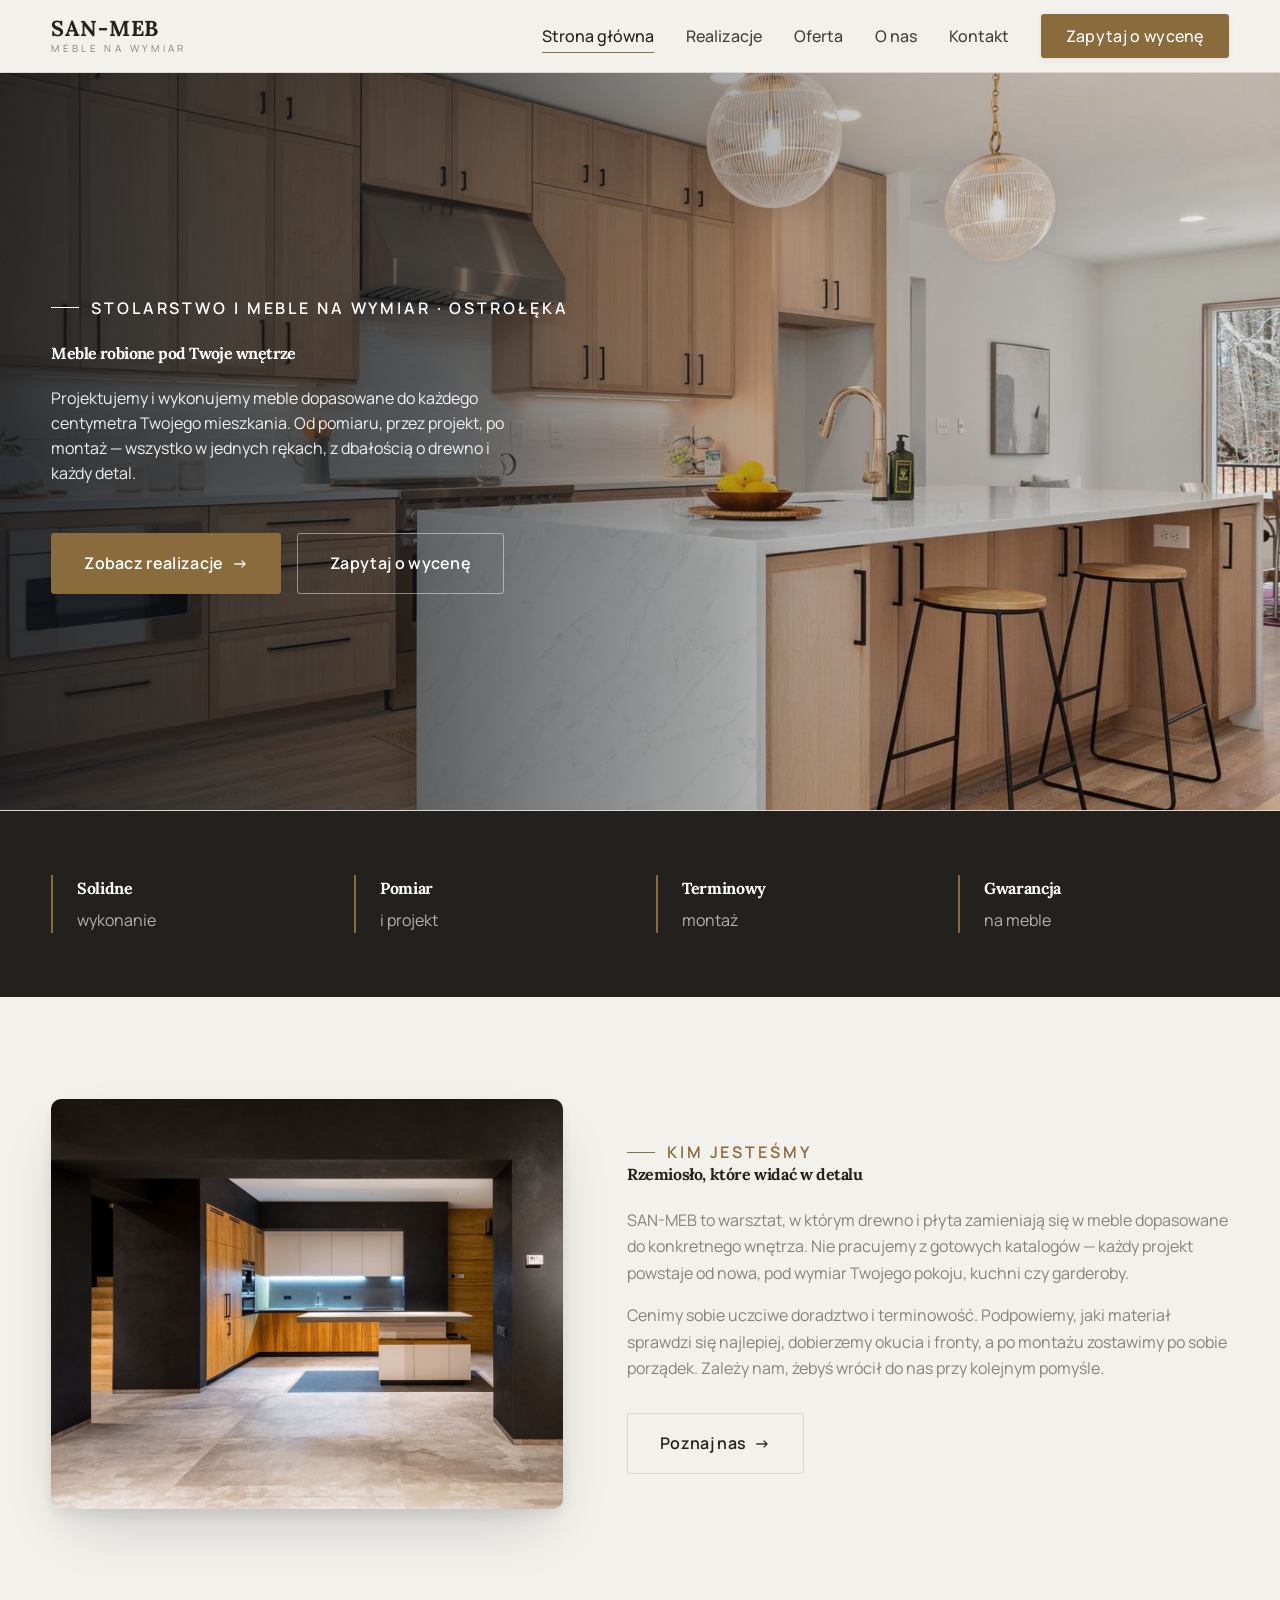
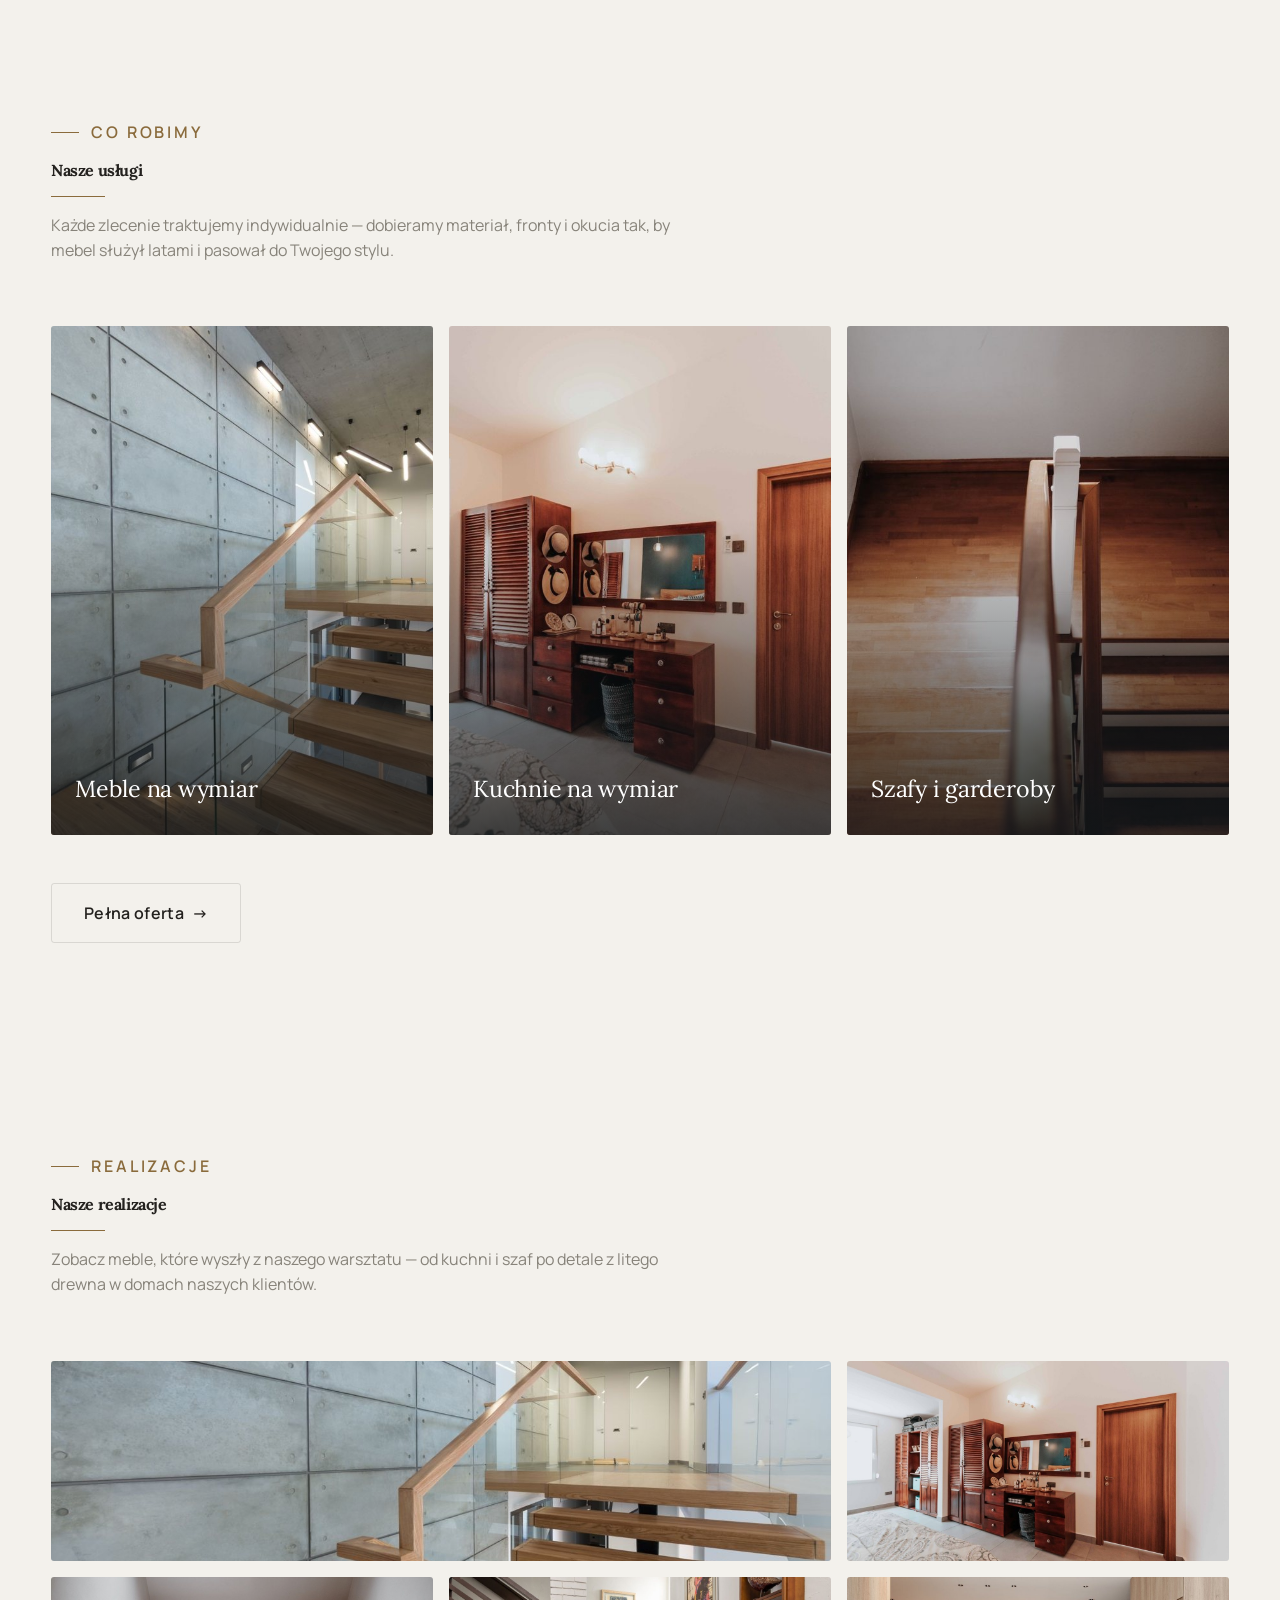
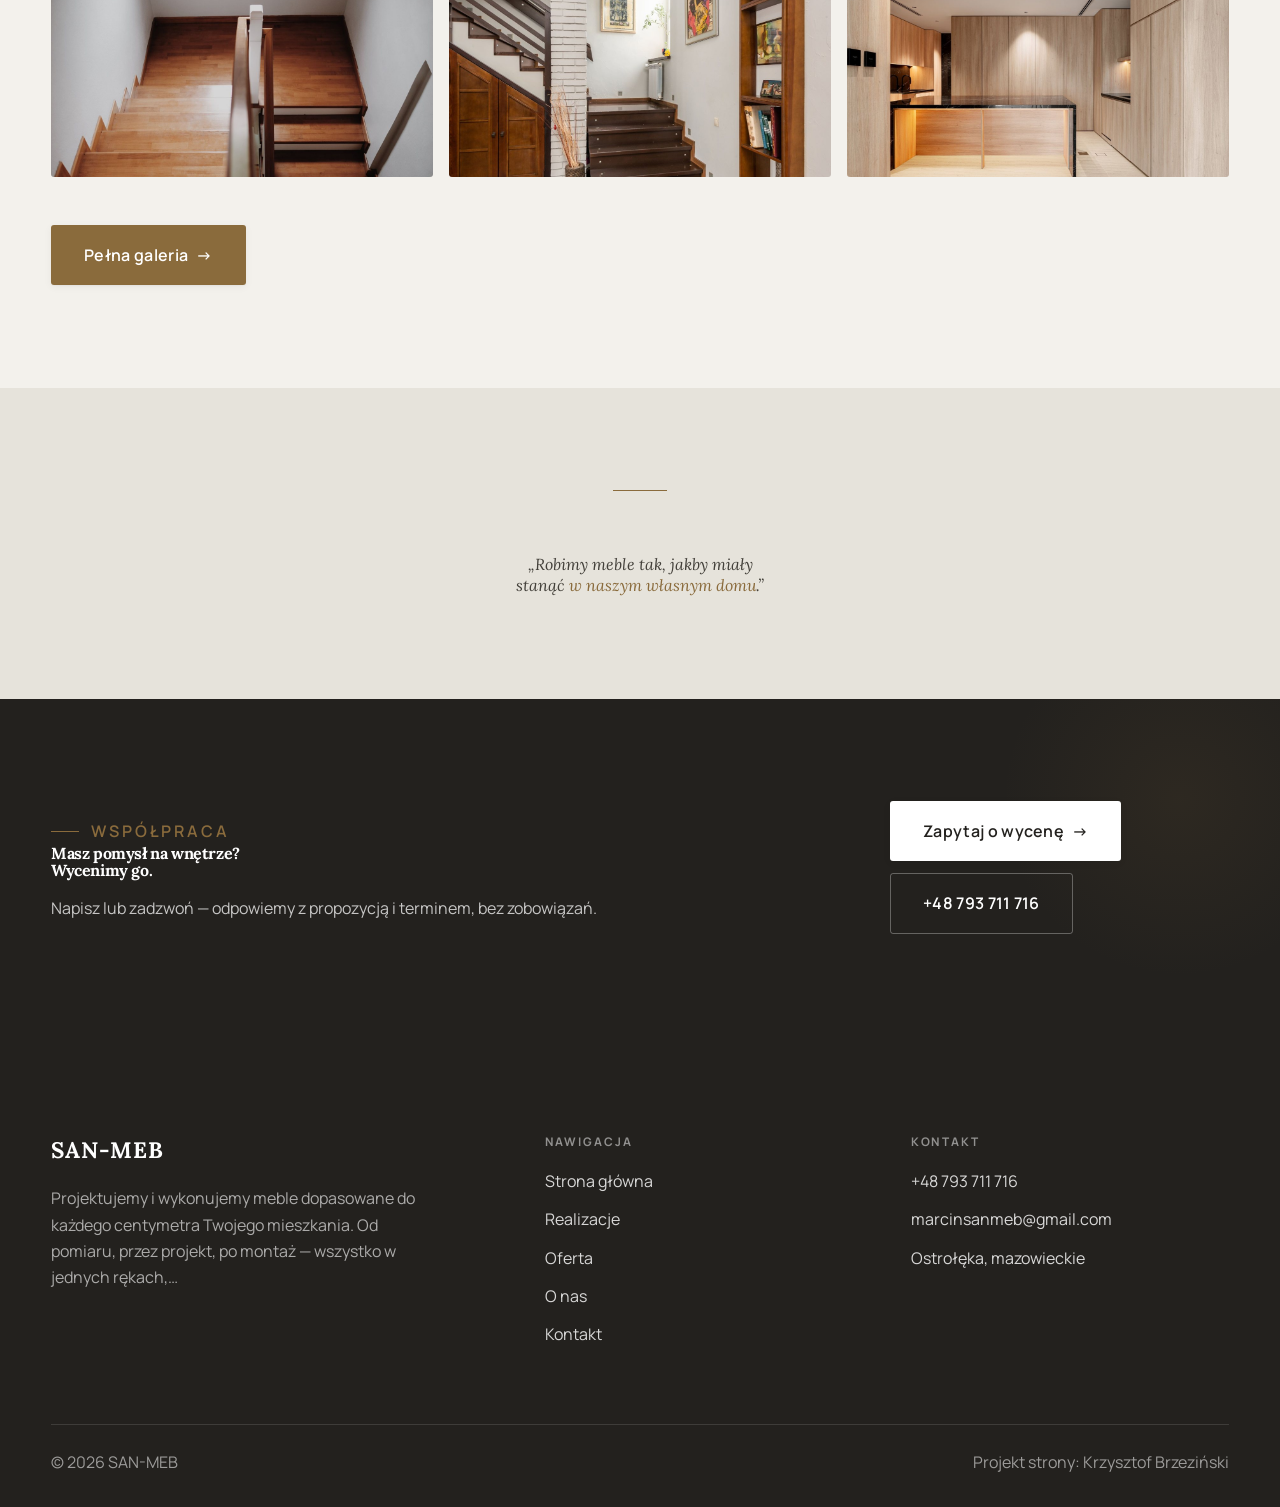
==== index.html @ 85e11d32 "SAN-MEB Meble Na Wymiar — demo wielostronicowe premium (silnik --multi, wood)" ====
<!DOCTYPE html>
<html lang="pl">
<head>
<meta charset="UTF-8">
<meta name="viewport" content="width=device-width, initial-scale=1.0">
<title>SAN-MEB — Meble na wymiar · Ostrołęka</title>
<meta name="description" content="SAN-MEB — meble na wymiar, kuchnie, szafy i zabudowy z drewna. Bezpłatny pomiar, własny projekt i solidny montaż. Zobacz nasze realizacje.">
<link rel="preconnect" href="https://fonts.googleapis.com">
<link rel="preconnect" href="https://fonts.gstatic.com" crossorigin>
<link href="https://fonts.googleapis.com/css2?family=Lora:wght@500;600;700&family=Manrope:wght@400;500;600&display=swap" rel="stylesheet">
<link rel="stylesheet" href="assets/styles.css">
</head>
<body>

<header class="nav">
  <div class="wrap nav-inner">
    <a class="brand" href="index.html"><span class="name">SAN-MEB</span><span class="sub">Meble na wymiar</span></a>
    <nav class="nav-links">
      <a href="index.html" class="active">Strona główna</a>
      <a href="realizacje.html">Realizacje</a>
      <a href="oferta.html">Oferta</a>
      <a href="o-nas.html">O nas</a>
      <a href="kontakt.html">Kontakt</a>
      <a href="kontakt.html" class="btn btn-accent">Zapytaj o wycenę</a>
    </nav>
    <button class="nav-toggle" aria-label="Menu"><span></span><span></span><span></span></button>
  </div>
</header>

<section class="hero-cine">
  <img src="img/hero.jpg" alt="SAN-MEB — Meble robione pod Twoje wnętrze">
  <div class="wrap">
    <div class="hero-copy">
      <span class="eyebrow">Stolarstwo i meble na wymiar · Ostrołęka</span>
      <h1>Meble robione pod Twoje wnętrze</h1>
      <p class="lead">Projektujemy i wykonujemy meble dopasowane do każdego centymetra Twojego mieszkania. Od pomiaru, przez projekt, po montaż — wszystko w jednych rękach, z dbałością o drewno i każdy detal.</p>
      <div class="hero-actions">
        <a href="realizacje.html" class="btn btn-accent">Zobacz realizacje <span class="arr">→</span></a>
        <a href="kontakt.html" class="btn btn-ghost" style="color:#fff;border-color:rgba(255,255,255,.45)">Zapytaj o wycenę</a>
      </div>
    </div>
  </div>
</section>
<section class="strip" style="padding-block:0">
  <div class="wrap">
    <div class="item reveal"><div class="k">Solidne</div><div class="v">wykonanie</div></div>
    <div class="item reveal"><div class="k">Pomiar</div><div class="v">i projekt</div></div>
    <div class="item reveal"><div class="k">Terminowy</div><div class="v">montaż</div></div>
    <div class="item reveal"><div class="k">Gwarancja</div><div class="v">na meble</div></div>
  </div>
</section>
<section>
  <div class="wrap split">
    <div class="split-art reveal"><img src="img/about.jpg" alt="SAN-MEB — realizacja"></div>
    <div class="split-copy reveal">
      <span class="eyebrow">Kim jesteśmy</span>
      <h2>Rzemiosło, które widać w detalu</h2>
      <p class="muted">SAN-MEB to warsztat, w którym drewno i płyta zamieniają się w meble dopasowane do konkretnego wnętrza. Nie pracujemy z gotowych katalogów — każdy projekt powstaje od nowa, pod wymiar Twojego pokoju, kuchni czy garderoby.</p>
      <p class="muted">Cenimy sobie uczciwe doradztwo i terminowość. Podpowiemy, jaki materiał sprawdzi się najlepiej, dobierzemy okucia i fronty, a po montażu zostawimy po sobie porządek. Zależy nam, żebyś wrócił do nas przy kolejnym pomyśle.</p>
      <a href="o-nas.html" class="btn btn-ghost">Poznaj nas <span class="arr">→</span></a>
    </div>
  </div>
</section>
<section>
  <div class="wrap">
    <div class="head reveal">
      <span class="eyebrow">Co robimy</span>
      <h2>Nasze usługi</h2>
      <p>Każde zlecenie traktujemy indywidualnie — dobieramy materiał, fronty i okucia tak, by mebel służył latami i pasował do Twojego stylu.</p>
    </div>
    <div class="gateways">
      <a href="oferta.html" class="gateway reveal"><img src="img/g1.jpg" alt="Meble na wymiar"><span class="g-ttl">Meble na wymiar</span></a>
      <a href="oferta.html" class="gateway reveal"><img src="img/g2.jpg" alt="Kuchnie na wymiar"><span class="g-ttl">Kuchnie na wymiar</span></a>
      <a href="oferta.html" class="gateway reveal"><img src="img/g3.jpg" alt="Szafy i garderoby"><span class="g-ttl">Szafy i garderoby</span></a>
    </div>
    <div style="margin-top:var(--space-7)" class="reveal"><a href="oferta.html" class="btn btn-ghost">Pełna oferta <span class="arr">→</span></a></div>
  </div>
</section>
<section>
  <div class="wrap">
    <div class="head reveal">
      <span class="eyebrow">Realizacje</span>
      <h2>Nasze realizacje</h2>
      <p>Zobacz meble, które wyszły z naszego warsztatu — od kuchni i szaf po detale z litego drewna w domach naszych klientów.</p>
    </div>
    <div class="gallery">
      <div class="tile t-two3 reveal"><img src="img/g1.jpg" alt="Kuchnia na wymiar"><div class="cap">Kuchnia na wymiar</div></div>
      <div class="tile t-third reveal"><img src="img/g2.jpg" alt="Szafa wnękowa"><div class="cap">Szafa wnękowa</div></div>
      <div class="tile t-third reveal"><img src="img/g3.jpg" alt="Zabudowa pod skos"><div class="cap">Zabudowa pod skos</div></div>
      <div class="tile t-third reveal"><img src="img/g4.jpg" alt="Detal drewna"><div class="cap">Detal drewna</div></div>
      <div class="tile t-third reveal"><img src="img/g5.jpg" alt="Schody z drewna"><div class="cap">Schody z drewna</div></div>
    </div>
    <div style="margin-top:var(--space-7)" class="reveal"><a href="realizacje.html" class="btn btn-accent">Pełna galeria <span class="arr">→</span></a></div>
  </div>
</section>
<section class="manifesto">
  <div class="wrap reveal">
    <p>„Robimy meble tak, jakby miały stanąć <span>w naszym własnym domu</span>.”</p>
  </div>
</section>
<section class="cta">
  <div class="wrap">
    <div class="reveal">
      <span class="eyebrow">Współpraca</span>
      <h2>Masz pomysł na wnętrze? Wycenimy go.</h2>
      <p>Napisz lub zadzwoń — odpowiemy z propozycją i terminem, bez zobowiązań.</p>
    </div>
    <div class="cta-actions reveal">
      <a href="kontakt.html" class="btn btn-light">Zapytaj o wycenę <span class="arr">→</span></a>
      <a href="tel:+48793711716" class="btn btn-ghost" style="color:#fff;border-color:rgba(255,255,255,.3)">+48 793 711 716</a>
    </div>
  </div>
</section>

<footer>
  <div class="wrap">
    <div class="foot-grid">
      <div class="foot-brand">
        <div class="name">SAN-MEB</div>
        <p>Projektujemy i wykonujemy meble dopasowane do każdego centymetra Twojego mieszkania. Od pomiaru, przez projekt, po montaż — wszystko w jednych rękach,…</p>
      </div>
      <div class="foot-col">
        <h4>Nawigacja</h4>
        <a href="index.html">Strona główna</a>
        <a href="realizacje.html">Realizacje</a>
        <a href="oferta.html">Oferta</a>
        <a href="o-nas.html">O nas</a>
        <a href="kontakt.html">Kontakt</a>
      </div>
      <div class="foot-col">
        <h4>Kontakt</h4>
        <a href="tel:+48793711716">+48 793 711 716</a>
        <a href="mailto:marcinsanmeb@gmail.com">marcinsanmeb@gmail.com</a>
        <p>Ostrołęka, mazowieckie</p>
      </div>
    </div>
    <div class="foot-bot">
      <span>© 2026 SAN-MEB</span>
      <span>Projekt strony: Krzysztof Brzeziński</span>
    </div>
  </div>
</footer>

<script src="assets/main.js"></script>
</body>
</html>
---- assets/styles.css ----
/* ============================================================
   STOLBASZ — premium, architektoniczny B2B fit-out
   Jasna paleta, zero brązu. System wg premium-web-craft.
   Projekt strony: Krzysztof Brzeziński
   ============================================================ */

:root{
  /* PALETA — jasna, architektoniczna, chłodna */
  --paper:#F3F1EC;          /* główne tło */
  --paper-2:#E6E3DB;        /* sekcje alternatywne (chłodny jasny szary) */
  --paper-3:#E6E3DB;        /* delikatne wypełnienia */
  --ink:#23211E;            /* tekst główny — chłodny grafit */
  --ink-soft:#43403A;       /* nagłówki drugorzędne */
  --muted:#87837A;          /* tekst poboczny */
  --line:rgba(35,33,30,.12);/* hairline */
  --accent:#8A6B3C;         /* stonowany petrol-slate — jedyny akcent */
  --accent-d:#6E5430;
  --accent-soft:rgba(138,107,60,.10);
  --dark:#23211E;           /* sekcje ciemne (stopka/CTA) */

  /* ODSTĘPY — skala 4/8 */
  --space-1:4px; --space-2:8px; --space-3:12px; --space-4:16px; --space-5:24px;
  --space-6:32px; --space-7:48px; --space-8:64px; --space-9:96px; --space-10:128px;

  /* TYPOGRAFIA — fluid clamp() */
  --text-sm:clamp(.82rem,.8rem+.1vw,.9rem);
  --text-base:clamp(1rem,.97rem+.15vw,1.1rem);
  --text-lg:clamp(1.12rem,1.05rem+.3vw,1.3rem);
  --text-h3:clamp(1.2rem,1.1rem+.5vw,1.5rem);
  --text-h2:clamp(1.9rem,1.5rem+1.9vw,2.8rem);
  --text-h1:clamp(2.6rem,1.9rem+3.6vw,4.6rem);

  /* PROMIENIE — architektoniczne, raczej ostre */
  --r-sm:3px; --r-md:6px; --r-lg:10px;

  /* RUCH */
  --ease:cubic-bezier(.25,.46,.45,.94); --dur:.24s;

  /* CIENIE — miękkie, warstwowe */
  --sh-sm:0 1px 2px rgba(16,24,32,.04), 0 2px 8px rgba(16,24,32,.05);
  --sh-md:0 2px 6px rgba(16,24,32,.05), 0 12px 28px -8px rgba(16,24,32,.12);
  --sh-lg:0 6px 14px rgba(16,24,32,.07), 0 26px 56px -18px rgba(16,24,32,.22);

  --hairline:1px solid var(--line);

  --font-display:'Lora',serif;
  --font-body:'Manrope',sans-serif;
}

*{box-sizing:border-box;margin:0;padding:0}
html{scroll-behavior:smooth}
body{
  font-family:var(--font-body);
  font-size:var(--text-base);
  line-height:1.65;
  color:var(--ink);
  background:var(--paper);
  -webkit-font-smoothing:antialiased;
  text-rendering:optimizeLegibility;
}
img{max-width:100%;display:block}
a{color:inherit;text-decoration:none}

.wrap{width:min(92%,1180px);margin-inline:auto}
section{padding-block:clamp(52px,6.5vw,96px)}

h1,h2,h3{font-family:var(--font-display);font-weight:700;line-height:1.08;letter-spacing:-.02em;color:var(--ink)}
h1{font-size:var(--text-h1);letter-spacing:-.035em}
h2{font-size:var(--text-h2);letter-spacing:-.025em}
h3{font-size:var(--text-h3)}
p{max-width:65ch}

.eyebrow{
  font-family:var(--font-body);
  font-size:var(--text-sm);
  font-weight:600;
  letter-spacing:.18em;
  text-transform:uppercase;
  color:var(--accent);
  display:inline-flex;align-items:center;gap:var(--space-3);
}
.eyebrow::before{content:"";width:28px;height:1px;background:var(--accent);display:inline-block}

.muted{color:var(--muted)}
.lead{font-size:var(--text-lg);line-height:1.55;color:var(--ink-soft);max-width:50ch}

/* ---------- BUTTONS ---------- */
.btn{
  display:inline-flex;align-items:center;gap:var(--space-2);
  font-weight:600;font-size:var(--text-sm);letter-spacing:.02em;
  padding:var(--space-4) var(--space-6);
  border-radius:var(--r-sm);
  transition:transform var(--dur) var(--ease),box-shadow var(--dur) var(--ease),background var(--dur) var(--ease);
  cursor:pointer;border:1px solid transparent;
}
.btn-accent{background:var(--accent);color:#fff;box-shadow:var(--sh-sm)}
.btn-accent:hover{background:var(--accent-d);transform:translateY(-2px);box-shadow:var(--sh-md)}
.btn-accent:active{transform:translateY(0);box-shadow:var(--sh-sm)}
.btn-ghost{background:transparent;color:var(--ink);border-color:var(--line)}
.btn-ghost:hover{border-color:var(--accent);color:var(--accent);transform:translateY(-2px)}
.btn-light{background:#fff;color:var(--ink);box-shadow:var(--sh-sm)}
.btn-light:hover{transform:translateY(-2px);box-shadow:var(--sh-md)}
.btn .arr{transition:transform var(--dur) var(--ease)}
.btn:hover .arr{transform:translateX(4px)}

/* ---------- NAV ---------- */
.nav{
  position:sticky;top:0;z-index:50;
  background:color-mix(in srgb,var(--paper) 88%,transparent);
  backdrop-filter:saturate(140%) blur(10px);
  border-bottom:var(--hairline);
}
.nav-inner{display:flex;align-items:center;justify-content:space-between;height:72px}
.brand{display:flex;flex-direction:column;line-height:1}
.brand .name{font-family:var(--font-display);font-weight:800;font-size:1.35rem;letter-spacing:.04em}
.brand .sub{font-size:.62rem;letter-spacing:.34em;text-transform:uppercase;color:var(--muted);margin-top:5px}
.nav-links{display:flex;align-items:center;gap:var(--space-6)}
.nav-links a{font-size:var(--text-sm);font-weight:500;color:var(--ink-soft);position:relative;padding-block:4px;transition:color var(--dur) var(--ease)}
.nav-links a::after{content:"";position:absolute;left:0;bottom:0;width:0;height:1.5px;background:var(--accent);transition:width var(--dur) var(--ease)}
.nav-links a:hover,.nav-links a.active{color:var(--ink)}
.nav-links a:hover::after,.nav-links a.active::after{width:100%}
.nav-links .btn{padding:var(--space-2) var(--space-5)}
/* przyciski w nav: właściwy kolor (przebij .nav-links a) + bez podkreślenia */
.nav-links a.btn-accent{color:#fff}
.nav-links a.btn-ghost,.nav-links a.btn-light{color:var(--ink)}
.nav-links a.btn::after{display:none}
.nav-toggle{display:none;background:none;border:none;cursor:pointer;flex-direction:column;gap:5px;padding:8px}
.nav-toggle span{width:24px;height:2px;background:var(--ink);transition:var(--dur)}

/* ---------- HERO (split) ---------- */
.hero{position:relative;overflow:hidden;border-bottom:var(--hairline)}
.hero-grid{display:grid;grid-template-columns:1.05fr .95fr;gap:clamp(24px,4vw,60px);align-items:center;
  padding-block:clamp(36px,4.5vw,64px)}
.hero-copy .eyebrow{margin-bottom:var(--space-5)}
.hero-copy h1{margin-bottom:var(--space-5)}
.hero-copy .lead{margin-bottom:var(--space-7)}
.hero-actions{display:flex;flex-wrap:wrap;gap:var(--space-4)}
.hero-art{position:relative;aspect-ratio:4/3;border-radius:var(--r-lg);overflow:hidden;box-shadow:var(--sh-lg)}
.hero-art img{width:100%;height:100%;object-fit:cover}
.hero-art::after{content:"";position:absolute;inset:0;background:linear-gradient(180deg,transparent 55%,rgba(18,24,28,.28))}
.hero-badge{position:absolute;left:var(--space-5);bottom:var(--space-5);z-index:2;
  background:rgba(252,252,251,.94);backdrop-filter:blur(4px);
  border-radius:var(--r-md);padding:var(--space-4) var(--space-5);box-shadow:var(--sh-md);max-width:78%}
.hero-badge strong{display:block;font-family:var(--font-display);font-size:1rem;letter-spacing:-.01em}
.hero-badge span{font-size:var(--text-sm);color:var(--muted)}

/* ---------- HERO duży / kinowy (strona główna) ---------- */
.hero-cine{position:relative;min-height:clamp(560px,82vh,840px);display:flex;align-items:center;overflow:hidden;border-bottom:var(--hairline)}
.hero-cine>img{position:absolute;inset:0;width:100%;height:100%;object-fit:cover;z-index:0}
.hero-cine::after{content:"";position:absolute;inset:0;z-index:1;
  background:linear-gradient(95deg,rgba(13,18,23,.86) 0%,rgba(13,18,23,.64) 32%,rgba(13,18,23,.24) 62%,rgba(13,18,23,.04) 100%)}
.hero-cine .wrap{position:relative;z-index:2;padding-block:var(--space-8)}
.hero-cine .hero-copy{max-width:660px}
.hero-cine .eyebrow{color:#fff;margin-bottom:var(--space-5)}
.hero-cine .eyebrow::before{background:#fff}
.hero-cine h1{color:#fff;margin-bottom:var(--space-5);font-size:clamp(2.9rem,2rem+4.4vw,5.2rem)}
.hero-cine .lead{color:rgba(255,255,255,.92);max-width:48ch;margin-bottom:var(--space-7)}
.hero-cine .hero-actions{display:flex;flex-wrap:wrap;gap:var(--space-4)}
@media(max-width:680px){
  .hero-cine{min-height:clamp(520px,76vh,640px);align-items:flex-end}
  .hero-cine::after{background:linear-gradient(0deg,rgba(13,18,23,.9) 6%,rgba(13,18,23,.45) 55%,rgba(13,18,23,.25) 100%)}
  .hero-cine .wrap{padding-bottom:var(--space-9)}
}

/* full-bleed hero variant (podstrony) */
.pagehead{position:relative;min-height:46vh;display:flex;align-items:flex-end;overflow:hidden;border-bottom:var(--hairline)}
.pagehead img{position:absolute;inset:0;width:100%;height:100%;object-fit:cover}
.pagehead::after{content:"";position:absolute;inset:0;background:linear-gradient(180deg,rgba(18,24,28,.25),rgba(18,24,28,.62))}
.pagehead .wrap{position:relative;z-index:2;padding-block:var(--space-9);color:#fff}
.pagehead h1{color:#fff;max-width:18ch}
.pagehead .eyebrow{color:#fff}
.pagehead .eyebrow::before{background:#fff}
.pagehead p{color:rgba(255,255,255,.86);margin-top:var(--space-4);max-width:54ch}

/* ---------- STRIP (pasek skrótów / liczby) ---------- */
.strip{background:var(--dark);color:#fff}
.strip .wrap{display:grid;grid-template-columns:repeat(4,1fr);gap:var(--space-6);padding-block:var(--space-8)}
.strip .item .k{font-family:var(--font-display);font-size:clamp(1.6rem,1.2rem+1.4vw,2.4rem);font-weight:800;letter-spacing:-.02em;color:#fff}
.strip .item .v{font-size:var(--text-sm);color:rgba(255,255,255,.66);margin-top:var(--space-2);line-height:1.45}
.strip .item{border-left:2px solid var(--accent);padding-left:var(--space-5)}

/* ---------- SECTION HEAD ---------- */
.head{max-width:48rem;margin-bottom:var(--space-8)}
.head.center{margin-inline:auto;text-align:center}
.head .eyebrow{margin-bottom:var(--space-4)}
.head h2{margin-bottom:var(--space-4)}
.head p{color:var(--muted);font-size:var(--text-lg);line-height:1.55}
.head.center p{margin-inline:auto}

/* ---------- INTRO SPLIT ---------- */
.split{display:grid;grid-template-columns:.92fr 1.08fr;gap:clamp(28px,5vw,80px);align-items:center}
.split.rev{grid-template-columns:1.08fr .92fr}
.split.rev .split-art{order:-1}
.split-art{position:relative;aspect-ratio:5/4;border-radius:var(--r-lg);overflow:hidden;box-shadow:var(--sh-lg)}
.split-art img{width:100%;height:100%;object-fit:cover}
.split-copy h2{margin-bottom:var(--space-5)}
.split-copy p+p{margin-top:var(--space-4)}
.split-copy .btn{margin-top:var(--space-6)}

/* ---------- SERVICES (zakres) ---------- */
.svc-grid{display:grid;grid-template-columns:repeat(auto-fit,minmax(280px,1fr));gap:var(--space-5)}
.svc{background:#fff;border:var(--hairline);border-radius:var(--r-md);padding:var(--space-7) var(--space-6);
  transition:transform var(--dur) var(--ease),box-shadow var(--dur) var(--ease),border-color var(--dur) var(--ease);
  position:relative;overflow:hidden}
.svc::before{content:"";position:absolute;left:0;top:0;width:3px;height:0;background:var(--accent);transition:height var(--dur) var(--ease)}
.svc:hover{transform:translateY(-4px);box-shadow:var(--sh-md);border-color:transparent}
.svc:hover::before{height:100%}
.svc .ic{font-family:var(--font-display);font-size:.8rem;font-weight:700;letter-spacing:.12em;color:var(--accent);margin-bottom:var(--space-4)}
.svc h3{margin-bottom:var(--space-3);font-size:1.22rem}
.svc p{color:var(--muted);font-size:var(--text-base);line-height:1.6}

/* big detailed service rows */
.svc-row{display:grid;grid-template-columns:.8fr 1.2fr;gap:clamp(20px,4vw,60px);align-items:center;padding-block:var(--space-8)}
.svc-row+.svc-row{border-top:var(--hairline)}
.svc-row.rev{grid-template-columns:1.2fr .8fr}
.svc-row.rev .svc-row-art{order:-1}
.svc-row-art{aspect-ratio:4/3;border-radius:var(--r-md);overflow:hidden;box-shadow:var(--sh-md)}
.svc-row-art img{width:100%;height:100%;object-fit:cover}
.svc-row h3{font-size:1.5rem;margin-bottom:var(--space-4)}
.svc-row .num{font-family:var(--font-display);font-size:.85rem;font-weight:700;letter-spacing:.14em;color:var(--accent);display:block;margin-bottom:var(--space-3)}
.svc-row ul{list-style:none;margin-top:var(--space-4);display:flex;flex-direction:column;gap:var(--space-2)}
.svc-row li{position:relative;padding-left:var(--space-5);color:var(--muted);font-size:var(--text-base)}
.svc-row li::before{content:"";position:absolute;left:0;top:.62em;width:8px;height:1px;background:var(--accent)}

/* ---------- GALLERY (realizacje) ---------- */
.gallery{display:grid;grid-template-columns:repeat(12,1fr);gap:var(--space-4);grid-auto-rows:200px}
.tile{position:relative;overflow:hidden;border-radius:var(--r-md);box-shadow:var(--sh-sm);
  transition:transform var(--dur) var(--ease),box-shadow var(--dur) var(--ease)}
.tile img{width:100%;height:100%;object-fit:cover;transition:transform .6s var(--ease)}
.tile:hover{box-shadow:var(--sh-md)}
.tile:hover img{transform:scale(1.05)}
.tile .cap{position:absolute;left:0;right:0;bottom:0;padding:var(--space-5) var(--space-4) var(--space-4);
  background:linear-gradient(transparent,rgba(18,24,28,.78));color:#fff;
  font-size:var(--text-sm);font-weight:600;letter-spacing:.01em;
  opacity:0;transform:translateY(8px);transition:var(--dur) var(--ease)}
.tile:hover .cap{opacity:1;transform:translateY(0)}
.tile .cap small{display:block;font-weight:400;opacity:.78;letter-spacing:.04em;text-transform:uppercase;font-size:.66rem;margin-top:3px}
/* bento spans */
.t-wide{grid-column:span 6}
.t-tall{grid-column:span 6;grid-row:span 2}
.t-std{grid-column:span 6}
.t-third{grid-column:span 4}
.t-two3{grid-column:span 8}

/* ---------- TRUST / WIARYGODNOŚĆ ---------- */
.trust{background:var(--paper-2)}
.trust-grid{display:grid;grid-template-columns:repeat(auto-fit,minmax(240px,1fr));gap:var(--space-5);margin-top:var(--space-7)}
.trust-card{background:#fff;border-radius:var(--r-md);padding:var(--space-7) var(--space-6);box-shadow:var(--sh-sm);border-top:3px solid var(--accent)}
.trust-card .big{font-family:var(--font-display);font-size:clamp(1.8rem,1.3rem+1.6vw,2.6rem);font-weight:800;letter-spacing:-.02em;color:var(--ink);line-height:1}
.trust-card h3{font-size:1.12rem;margin:var(--space-3) 0 var(--space-2)}
.trust-card p{color:var(--muted);font-size:var(--text-base);line-height:1.55}

/* ---------- CTA band ---------- */
.cta{background:var(--dark);color:#fff;position:relative;overflow:hidden}
.cta .wrap{display:grid;grid-template-columns:1.4fr .6fr;gap:var(--space-7);align-items:center;position:relative;z-index:2}
.cta h2{color:#fff;max-width:20ch}
.cta p{color:rgba(255,255,255,.74);margin-top:var(--space-4)}
.cta-actions{display:flex;flex-direction:column;gap:var(--space-3);align-items:flex-start}
.cta::before{content:"";position:absolute;right:-80px;top:-80px;width:360px;height:360px;border-radius:50%;
  background:radial-gradient(circle,var(--accent-soft),transparent 70%)}

/* ---------- CONTACT ---------- */
.contact-grid{display:grid;grid-template-columns:.85fr 1.15fr;gap:clamp(28px,4vw,56px);align-items:start}
.info-list{display:flex;flex-direction:column;gap:var(--space-2)}
.info-row{display:flex;gap:var(--space-4);align-items:flex-start;padding-block:var(--space-4);border-bottom:var(--hairline)}
.info-row .ic{flex:none;width:42px;height:42px;display:grid;place-items:center;border-radius:50%;
  background:var(--accent-soft);color:var(--accent);font-size:1.05rem}
.info-row .lbl{font-size:.72rem;letter-spacing:.14em;text-transform:uppercase;color:var(--muted)}
.info-row .val{font-weight:600;font-size:var(--text-base);margin-top:2px}
.info-row a.val:hover{color:var(--accent)}
.map{border:none;border-radius:var(--r-lg);box-shadow:var(--sh-md);width:100%;height:100%;min-height:380px;filter:grayscale(.2) contrast(1.02)}
.form{background:#fff;border:var(--hairline);border-radius:var(--r-lg);padding:clamp(24px,3vw,40px);box-shadow:var(--sh-sm)}
.form .fld{margin-bottom:var(--space-5)}
.form label{display:block;font-size:var(--text-sm);font-weight:600;margin-bottom:var(--space-2)}
.form input,.form textarea{width:100%;font-family:inherit;font-size:var(--text-base);color:var(--ink);
  padding:var(--space-4);border:var(--hairline);border-radius:var(--r-sm);background:var(--paper);transition:border-color var(--dur)}
.form input:focus,.form textarea:focus{outline:none;border-color:var(--accent);background:#fff}
.form textarea{resize:vertical;min-height:120px}
.form .note{font-size:var(--text-sm);color:var(--muted);margin-top:var(--space-3)}

/* ---------- FOOTER ---------- */
footer{background:var(--dark);color:#fff;padding-block:var(--space-9) var(--space-6)}
.foot-grid{display:grid;grid-template-columns:1.4fr 1fr 1fr;gap:var(--space-7);margin-bottom:var(--space-8)}
.foot-brand .name{font-family:var(--font-display);font-weight:800;font-size:1.4rem;letter-spacing:.04em}
.foot-brand p{color:rgba(255,255,255,.62);margin-top:var(--space-4);font-size:var(--text-base);max-width:38ch}
.foot-col h4{font-size:.74rem;letter-spacing:.16em;text-transform:uppercase;color:rgba(255,255,255,.5);margin-bottom:var(--space-4)}
.foot-col a,.foot-col p{display:block;color:rgba(255,255,255,.82);font-size:var(--text-base);margin-bottom:var(--space-3)}
.foot-col a:hover{color:#fff}
.foot-bot{border-top:1px solid rgba(255,255,255,.12);padding-top:var(--space-5);display:flex;justify-content:space-between;flex-wrap:wrap;gap:var(--space-3);
  font-size:var(--text-sm);color:rgba(255,255,255,.55)}
.foot-bot a:hover{color:#fff}

/* ---------- REVEAL ---------- */
.reveal{opacity:0;transform:translateY(22px);transition:opacity .6s var(--ease),transform .6s var(--ease)}
.reveal.in{opacity:1;transform:none}

/* ---------- RESPONSIVE ---------- */
@media(max-width:920px){
  .hero-grid,.split,.split.rev,.svc-row,.svc-row.rev,.cta .wrap,.contact-grid,.foot-grid{grid-template-columns:1fr}
  .split.rev .split-art,.svc-row.rev .svc-row-art{order:0}
  .hero-art{aspect-ratio:16/10;max-height:420px}
  .strip .wrap{grid-template-columns:repeat(2,1fr);gap:var(--space-7)}
  .gallery{grid-auto-rows:180px}
  .t-wide,.t-tall,.t-std,.t-third,.t-two3{grid-column:span 6}
  .t-tall{grid-row:span 1}
  .cta-actions{flex-direction:row;flex-wrap:wrap}
  .foot-grid{gap:var(--space-6)}
}
@media(max-width:680px){
  .nav-links{position:fixed;inset:72px 0 auto 0;background:var(--paper);flex-direction:column;align-items:stretch;
    gap:0;padding:var(--space-4) 6%;border-bottom:var(--hairline);box-shadow:var(--sh-md);
    transform:translateY(-120%);transition:transform var(--dur) var(--ease)}
  .nav-links.open{transform:translateY(0)}
  .nav-links a{padding-block:var(--space-4);border-bottom:var(--hairline)}
  .nav-links .btn{margin-top:var(--space-3);justify-content:center}
  .nav-toggle{display:flex}
  .strip .wrap{grid-template-columns:1fr}
  .gallery{grid-template-columns:repeat(6,1fr)}
  .foot-grid{grid-template-columns:1fr}
}
@media(prefers-reduced-motion:reduce){
  *{animation-duration:.01ms!important;transition:none!important}
  .reveal{opacity:1!important;transform:none!important}
  html{scroll-behavior:auto}
}

/* ============================================================
   PREMIUM LAYER — destylat deep-researchu branż (anty-AI, spokój).
   Zmienne STOLBASZ (--accent/--ink/--paper/--line/--dark). Ruch ledwo
   zauważalny, krzywa cubic-bezier(.16,.84,.44,1); prefers-reduced-motion
   pokryte blanketem wyżej. Karty hairline zamiast cieni = #1 sygnał „nie-AI".
   ============================================================ */

/* więcej oddechu między sekcjami (liderzy: 110-130px) */
section{padding-block:clamp(64px,8vw,128px)}

/* 1) Aksamitny reveal — dłuższa, miękka krzywa zamiast „skoku" */
.reveal{transition:opacity .9s cubic-bezier(.16,.84,.44,1),transform .9s cubic-bezier(.16,.84,.44,1);will-change:opacity,transform}
/* stagger TYLKO w galerii (tam pozycja = porządek dzieci) */
.gallery .reveal:nth-child(2){transition-delay:.07s}
.gallery .reveal:nth-child(3){transition-delay:.14s}
.gallery .reveal:nth-child(4){transition-delay:.21s}
.gallery .reveal:nth-child(5){transition-delay:.28s}
.gallery .reveal:nth-child(6){transition-delay:.35s}

/* 2) Hero — powolny „oddech kadru" (Ken Burns), tylko desktop (bateria) */
@keyframes heroBreath{from{transform:scale(1.06)}to{transform:scale(1.12) translateY(-1.2%)}}
@media(min-width:900px){
  .hero-cine>img{transform:scale(1.06);animation:heroBreath 24s ease-in-out infinite alternate}
}

/* 3) Akcentowy hairline pod nagłówkiem sekcji, który „rysuje się" przy wejściu */
.head h2{position:relative;padding-bottom:18px}
.head h2::after{content:"";position:absolute;left:0;bottom:0;height:1px;width:0;background:var(--accent);transition:width 1s cubic-bezier(.16,.84,.44,1) .15s}
.head.center h2::after{left:50%;transform:translateX(-50%)}
.head.reveal.in h2::after,.head.center.reveal.in h2::after{width:54px}

/* 4) Karty HAIRLINE zamiast cieni/zaokrągleń (najmocniejszy anty-AI detal) */
.svc{background:transparent;border:1px solid var(--line);border-radius:var(--r-sm);box-shadow:none}
.svc:hover{box-shadow:none;border-color:var(--accent);transform:translateY(-3px)}
.trust-card{background:transparent;box-shadow:none;border:1px solid var(--line);border-top:2px solid var(--accent);border-radius:var(--r-sm)}
.tile{box-shadow:none;border-radius:var(--r-sm)}
.tile:hover{box-shadow:none}

/* 5) Sticky-nav kondensuje się po przewinięciu (sygnał dopracowania) */
.nav{transition:box-shadow .4s ease,background .4s ease}
.nav.is-stuck{box-shadow:0 1px 0 var(--line),0 14px 30px -24px rgba(0,0,0,.45)}
.nav-inner{transition:height .35s var(--ease)}
.nav.is-stuck .nav-inner{height:60px}

/* 6) MANIFESTO — pełnoekranowy cytat-bohater (zastępuje generyczne „Dlaczego my") */
.manifesto{background:var(--paper-2);text-align:center}
.manifesto .wrap{max-width:60rem}
.manifesto p{font-family:var(--font-display);font-style:italic;font-size:clamp(1.6rem,1rem+2.4vw,2.8rem);line-height:1.32;color:var(--ink-soft);margin-inline:auto;max-width:26ch;position:relative;padding-top:var(--space-8)}
.manifesto p::before{content:"";position:absolute;top:0;left:50%;transform:translateX(-50%);width:54px;height:1px;background:var(--accent)}
.manifesto p span{color:var(--accent);font-style:italic}

/* 7) GATEWAYS — 3 duże bramy-zdjęcia (zamiast paska menu usług) */
.gateways{display:grid;grid-template-columns:repeat(3,1fr);gap:var(--space-4)}
.gateway{position:relative;aspect-ratio:3/4;overflow:hidden;border-radius:var(--r-sm);display:block}
.gateway img{width:100%;height:100%;object-fit:cover;transition:transform .8s var(--ease),filter .5s var(--ease)}
.gateway::after{content:"";position:absolute;inset:0;background:linear-gradient(180deg,transparent 38%,rgba(18,24,28,.74))}
.gateway:hover img{transform:scale(1.05);filter:brightness(1.05)}
.gateway .g-ttl{position:absolute;left:0;right:0;bottom:0;z-index:2;padding:var(--space-6) var(--space-5);color:#fff;font-family:var(--font-display);font-size:1.45rem;letter-spacing:-.01em;line-height:1.15}
.gateway .g-ttl small{display:block;font-family:var(--font-body);font-size:var(--text-sm);font-weight:400;opacity:.82;letter-spacing:.03em;margin-top:5px}
@media(max-width:760px){.gateways{grid-template-columns:1fr}.gateway{aspect-ratio:16/10}}
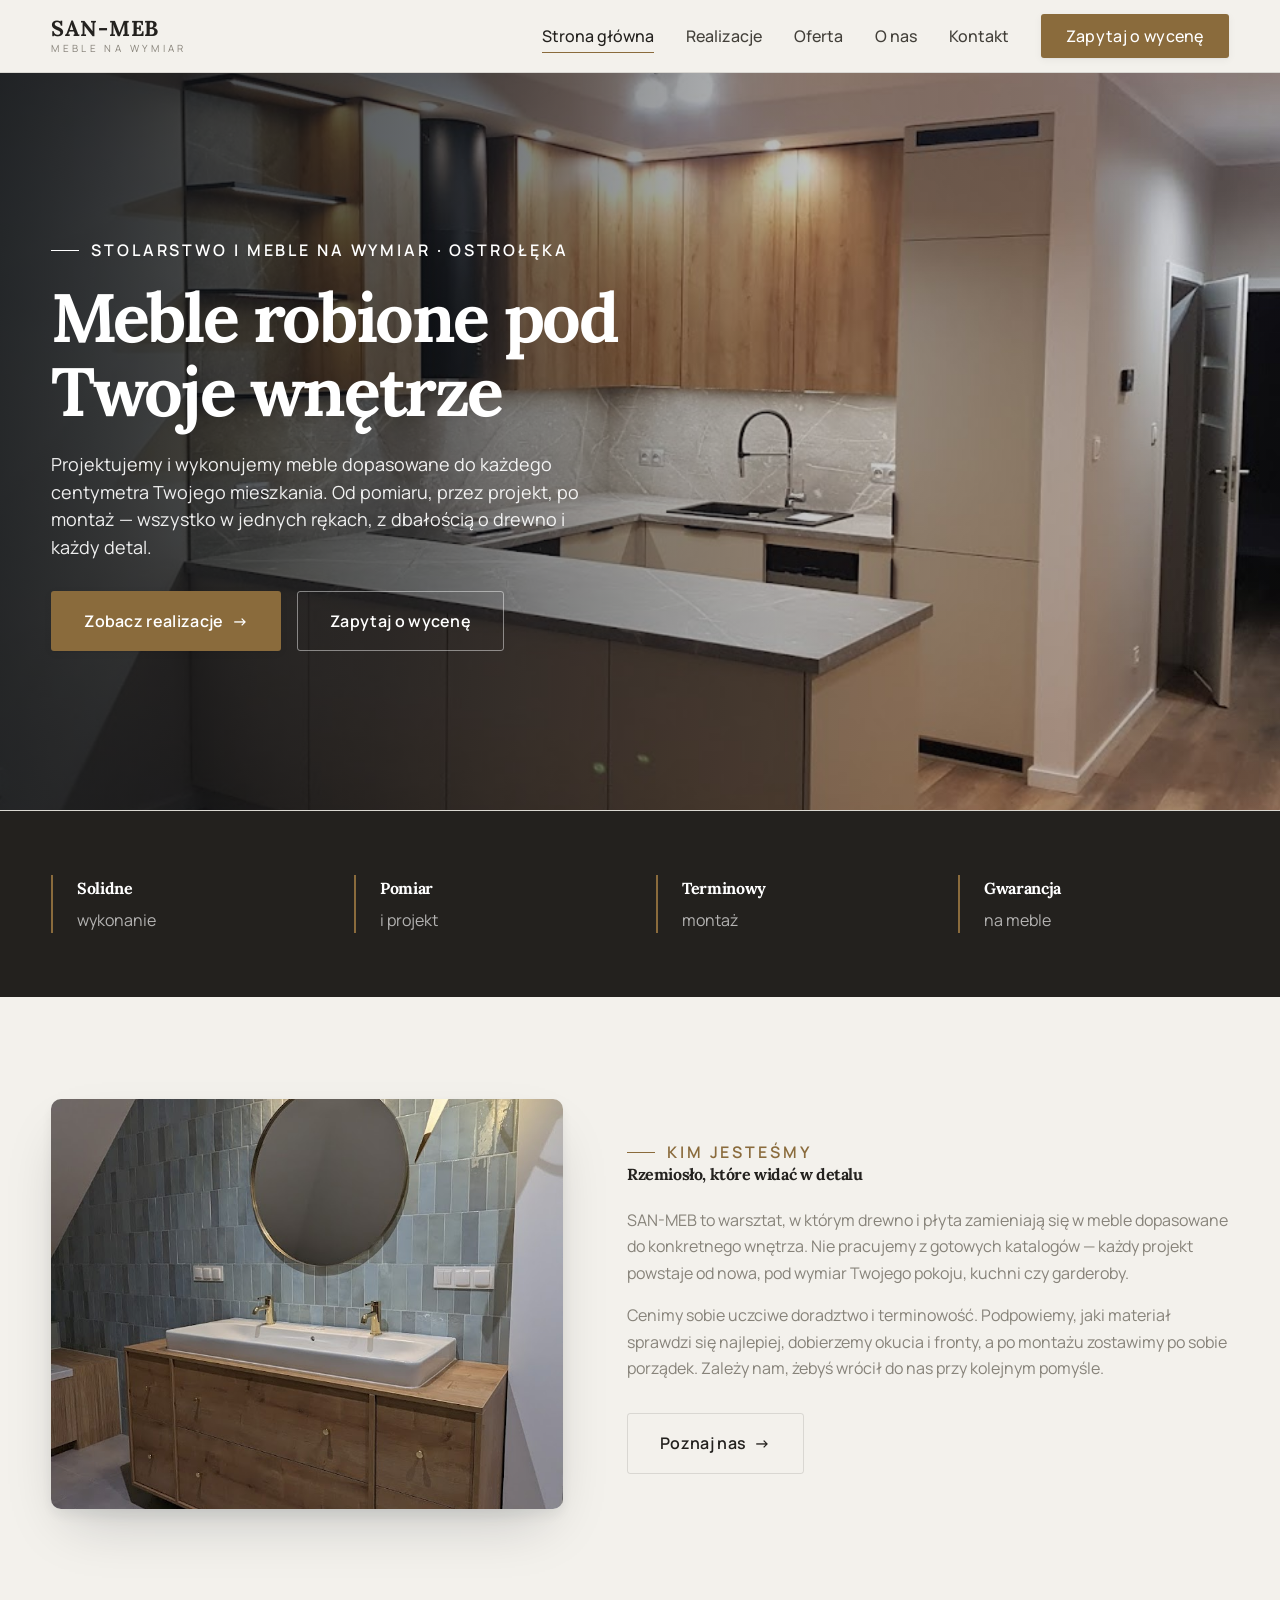
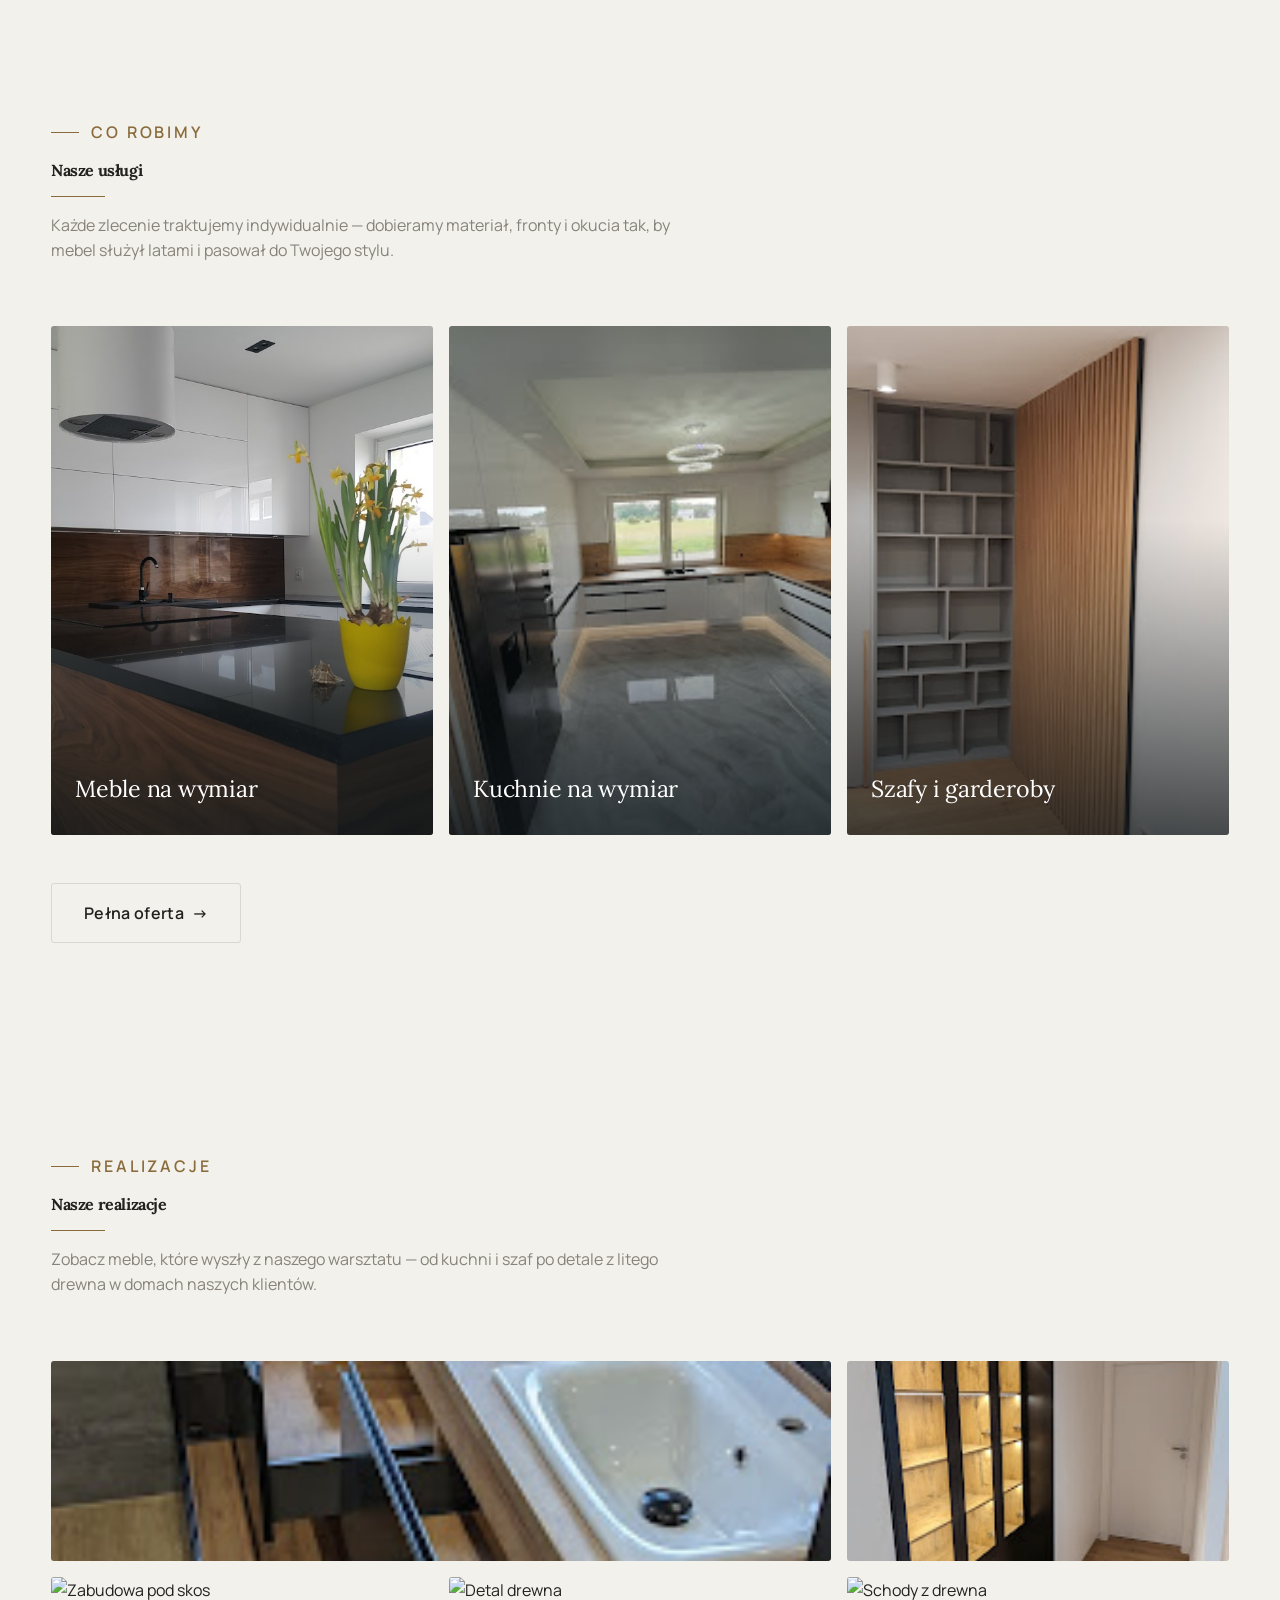
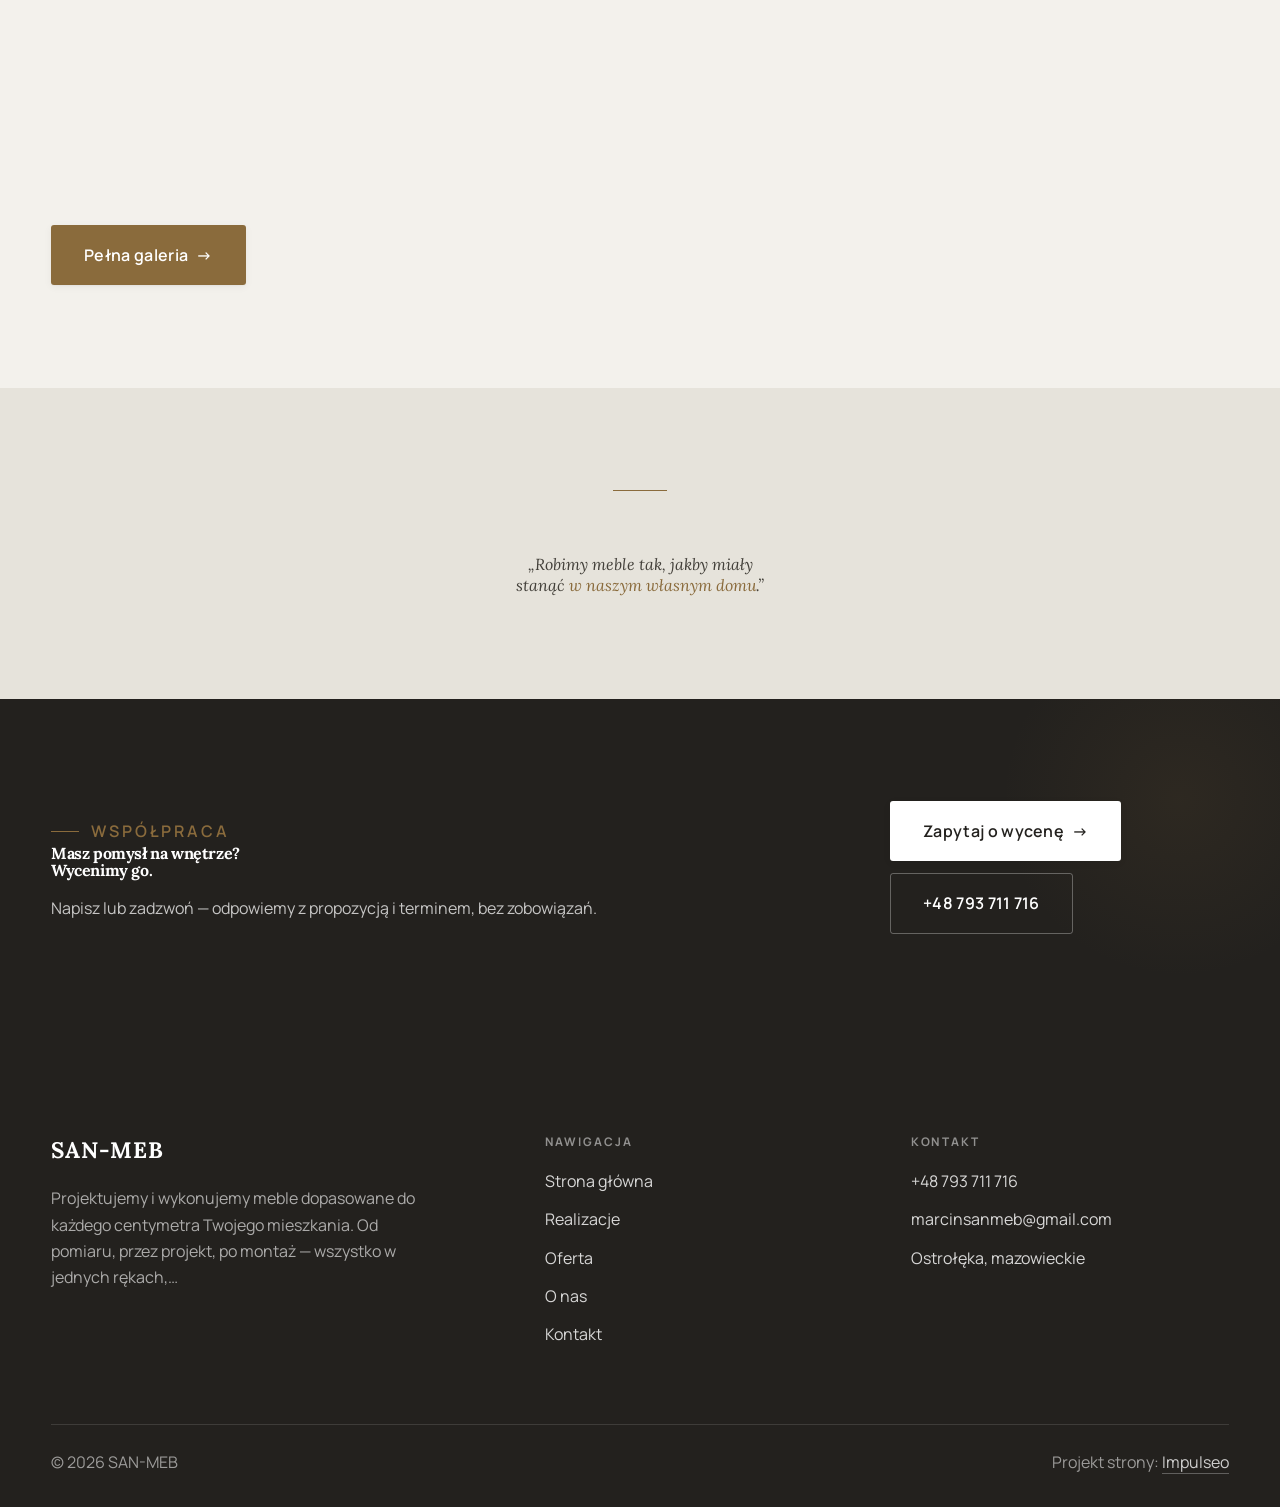
==== commit de860f1e: "Stopka: podpis Impulseo z linkiem + poprawka znikajacego napisu w naglowku" ====
--- a/index.html
+++ b/index.html
@@ -51,7 +51,7 @@
 </section>
 <section>
   <div class="wrap split">
-    <div class="split-art reveal"><img src="img/about.jpg" alt="SAN-MEB — realizacja"></div>
+    <div class="split-art reveal"><img src="img/g1.jpg" alt="SAN-MEB — realizacja"></div>
     <div class="split-copy reveal">
       <span class="eyebrow">Kim jesteśmy</span>
       <h2>Rzemiosło, które widać w detalu</h2>
@@ -69,9 +69,9 @@
       <p>Każde zlecenie traktujemy indywidualnie — dobieramy materiał, fronty i okucia tak, by mebel służył latami i pasował do Twojego stylu.</p>
     </div>
     <div class="gateways">
-      <a href="oferta.html" class="gateway reveal"><img src="img/g1.jpg" alt="Meble na wymiar"><span class="g-ttl">Meble na wymiar</span></a>
-      <a href="oferta.html" class="gateway reveal"><img src="img/g2.jpg" alt="Kuchnie na wymiar"><span class="g-ttl">Kuchnie na wymiar</span></a>
-      <a href="oferta.html" class="gateway reveal"><img src="img/g3.jpg" alt="Szafy i garderoby"><span class="g-ttl">Szafy i garderoby</span></a>
+      <a href="oferta.html" class="gateway reveal"><img src="img/g2.jpg" alt="Meble na wymiar"><span class="g-ttl">Meble na wymiar</span></a>
+      <a href="oferta.html" class="gateway reveal"><img src="img/g3.jpg" alt="Kuchnie na wymiar"><span class="g-ttl">Kuchnie na wymiar</span></a>
+      <a href="oferta.html" class="gateway reveal"><img src="img/g4.jpg" alt="Szafy i garderoby"><span class="g-ttl">Szafy i garderoby</span></a>
     </div>
     <div style="margin-top:var(--space-7)" class="reveal"><a href="oferta.html" class="btn btn-ghost">Pełna oferta <span class="arr">→</span></a></div>
   </div>
@@ -84,11 +84,11 @@
       <p>Zobacz meble, które wyszły z naszego warsztatu — od kuchni i szaf po detale z litego drewna w domach naszych klientów.</p>
     </div>
     <div class="gallery">
-      <div class="tile t-two3 reveal"><img src="img/g1.jpg" alt="Kuchnia na wymiar"><div class="cap">Kuchnia na wymiar</div></div>
-      <div class="tile t-third reveal"><img src="img/g2.jpg" alt="Szafa wnękowa"><div class="cap">Szafa wnękowa</div></div>
-      <div class="tile t-third reveal"><img src="img/g3.jpg" alt="Zabudowa pod skos"><div class="cap">Zabudowa pod skos</div></div>
-      <div class="tile t-third reveal"><img src="img/g4.jpg" alt="Detal drewna"><div class="cap">Detal drewna</div></div>
-      <div class="tile t-third reveal"><img src="img/g5.jpg" alt="Schody z drewna"><div class="cap">Schody z drewna</div></div>
+      <div class="tile t-two3 reveal"><img src="img/g5.jpg" alt="Kuchnia na wymiar"><div class="cap">Kuchnia na wymiar</div></div>
+      <div class="tile t-third reveal"><img src="img/g6.jpg" alt="Szafa wnękowa"><div class="cap">Szafa wnękowa</div></div>
+      <div class="tile t-third reveal"><img src="img/g7.jpg" alt="Zabudowa pod skos"><div class="cap">Zabudowa pod skos</div></div>
+      <div class="tile t-third reveal"><img src="img/g8.jpg" alt="Detal drewna"><div class="cap">Detal drewna</div></div>
+      <div class="tile t-third reveal"><img src="img/g9.jpg" alt="Schody z drewna"><div class="cap">Schody z drewna</div></div>
     </div>
     <div style="margin-top:var(--space-7)" class="reveal"><a href="realizacje.html" class="btn btn-accent">Pełna galeria <span class="arr">→</span></a></div>
   </div>
@@ -136,7 +136,7 @@
     </div>
     <div class="foot-bot">
       <span>© 2026 SAN-MEB</span>
-      <span>Projekt strony: Krzysztof Brzeziński</span>
+      <span>Projekt strony: <a class="foot-credit" href="https://impulseo.pl" target="_blank" rel="noopener">Impulseo</a></span>
     </div>
   </div>
 </footer>
--- a/assets/styles.css
+++ b/assets/styles.css
@@ -1,7 +1,7 @@
 /* ============================================================
    STOLBASZ — premium, architektoniczny B2B fit-out
    Jasna paleta, zero brązu. System wg premium-web-craft.
-   Projekt strony: Krzysztof Brzeziński
+   Projekt strony: Impulseo (impulseo.pl)
    ============================================================ */
 
 :root{
@@ -384,3 +384,64 @@
 .gateway .g-ttl{position:absolute;left:0;right:0;bottom:0;z-index:2;padding:var(--space-6) var(--space-5);color:#fff;font-family:var(--font-display);font-size:1.45rem;letter-spacing:-.01em;line-height:1.15}
 .gateway .g-ttl small{display:block;font-family:var(--font-body);font-size:var(--text-sm);font-weight:400;opacity:.82;letter-spacing:.03em;margin-top:5px}
 @media(max-width:760px){.gateways{grid-template-columns:1fr}.gateway{aspect-ratio:16/10}}
+
+/* === HERO-FIT (29.07.2026) — hero DOPASOWUJE SIĘ do wysokości okna =========================
+   Zgłoszenie K. 29.07: na jego laptopie przyciski CTA w hero były ucięte dolną krawędzią
+   (Modern House). Pomiar headless (1512x879 → realny widok 792 px): dolna krawędź CTA
+   wypadała 123 px POD ekranem. Nawet przy maksymalnym oknie (982) było -20 px.
+
+   DLACZEGO POPRZEDNI FIX NIE DZIAŁAŁ: 27.07 dołożyliśmy @media(max-height:820px) — próg.
+   Widok K. ma ~792-895 px, czyli TUŻ NAD progiem → reguła w ogóle się nie włączała.
+   Progi są kruche: każdy inny laptop/dok/pasek zakładek przesuwa granicę.
+
+   ROZWIĄZANIE: zero progów. Każdy rozmiar, który decyduje o wysokości hero (typografia,
+   odstępy, padding), dostaje `min(dotychczasowa-wartość, X svh)` — czyli na wysokim ekranie
+   nic się nie zmienia, a im niższe okno, tym płynniej mniejsze. Treści NIE ucinamy.
+
+   Doklejane na SAM KONIEC styles.css (po motion) → wygrywa kaskadę, nie rusza reguł w miejscu.
+   Weryfikacja: tools-retrofit/measure_fold.py (mierzy zapas pod CTA dla 720/800/879/982). */
+
+/* ---------- HERO KINOWY (strona główna, rodziny „editorial") ---------- */
+.hero-cine .wrap{padding-block:min(var(--space-8),4svh)}
+.hero-cine .eyebrow{margin-bottom:min(var(--space-5),2svh)}
+.hero-cine h1{font-size:min(clamp(2.9rem,2rem + 4.4vw,5.2rem),7.6svh);
+  margin-bottom:min(var(--space-5),2.4svh)}
+.hero-cine .lead{font-size:min(1.125rem,2.3svh);line-height:1.55;
+  margin-bottom:min(var(--space-7),3.2svh)}
+
+/* ---------- HERO FACHOWCY — wariant A (pełny ekran) ---------- */
+.hf-panel{padding-top:min(clamp(6.5rem,13vh,9rem),11svh);
+  padding-bottom:min(clamp(2.6rem,6vh,3.6rem),4svh)}
+.hf-title{font-size:min(clamp(2.3rem,1.6rem + 3.2vw,4.3rem),7svh);
+  margin-top:min(var(--space-4),1.8svh);margin-bottom:min(var(--space-4),1.8svh)}
+.hf-lead{font-size:min(1.18rem,2.3svh);line-height:1.5}
+.hf-phone{margin-top:min(var(--space-6),2.8svh);margin-bottom:min(var(--space-5),2.2svh)}
+.hf-phone-num{font-size:min(clamp(2rem,1.5rem + 2.4vw,3.05rem),5.2svh)}
+.hf-trust{margin-top:min(var(--space-6),2.6svh);padding-top:min(var(--space-4),1.6svh)}
+
+/* Telefon: tam liczy się czytelność, nie upychanie — skalowanie wysokością wyłączone,
+   bo przy 844 px wysokości ekranu svh-limity zaczęłyby zmniejszać tekst bez potrzeby. */
+@media(max-width:680px){
+  .hero-cine h1{font-size:clamp(1.9rem,1.15rem + 4.4vw,2.7rem)}
+  .hero-cine .lead{font-size:.98rem}
+  .hf-title{font-size:clamp(2.1rem,1.6rem + 3.2vw,3rem)}
+  .hf-lead{font-size:1rem}
+  .hf-phone-num{font-size:clamp(1.9rem,1.5rem + 2.4vw,2.5rem)}
+}
+/* === /HERO-FIT === */
+
+
+/* ====== IMPULSEO-FIX-20260731 ======================================================
+   1) PODPIS w stopce jest teraz linkiem do impulseo.pl - ma być widocznie klikalny.
+   2) ŻYWY NAGŁÓWEK: warstwa przenikających kadrów (.mt-hero-layer) miała z-index:1, więc
+      lądowała NAD przyciemnieniem hero, a w rodzinie „fachowcy" nawet nad panelem z tekstem
+      (.hf-panel nie miał własnego z-index). Efekt: przy zmianie zdjęcia napis znikał i wracał.
+      Teraz warstwa idzie tam, gdzie zdjęcie tła (z-index:-2), a treść nagłówka dostaje twardy
+      z-index:3. Zmieniają się WYŁĄCZNIE zdjęcia w tle - napis stoi nieruchomo.
+      (hero-cine celowo pominięte: tam img ma z-index:0 i układ był poprawny.) */
+.foot-bot a.foot-credit{color:rgba(255,255,255,.78);text-decoration:none;border-bottom:1px solid rgba(255,255,255,.28)}
+.foot-bot a.foot-credit:hover{color:#fff;border-bottom-color:#fff}
+.hero-fach > img.mt-hero-layer,.hero-gastro > img.mt-hero-layer,.hero-auto > img.mt-hero-layer,
+.hero-dom > img.mt-hero-layer,.hero-studio > img.mt-hero-layer{z-index:-2}
+.hf-panel,.hf-inner,.hd-panel,.hk-panel,.ha-inner,.hs-inner,.hg-inner{position:relative;z-index:3}
+/* ====== koniec IMPULSEO-FIX-20260731 ====== */
